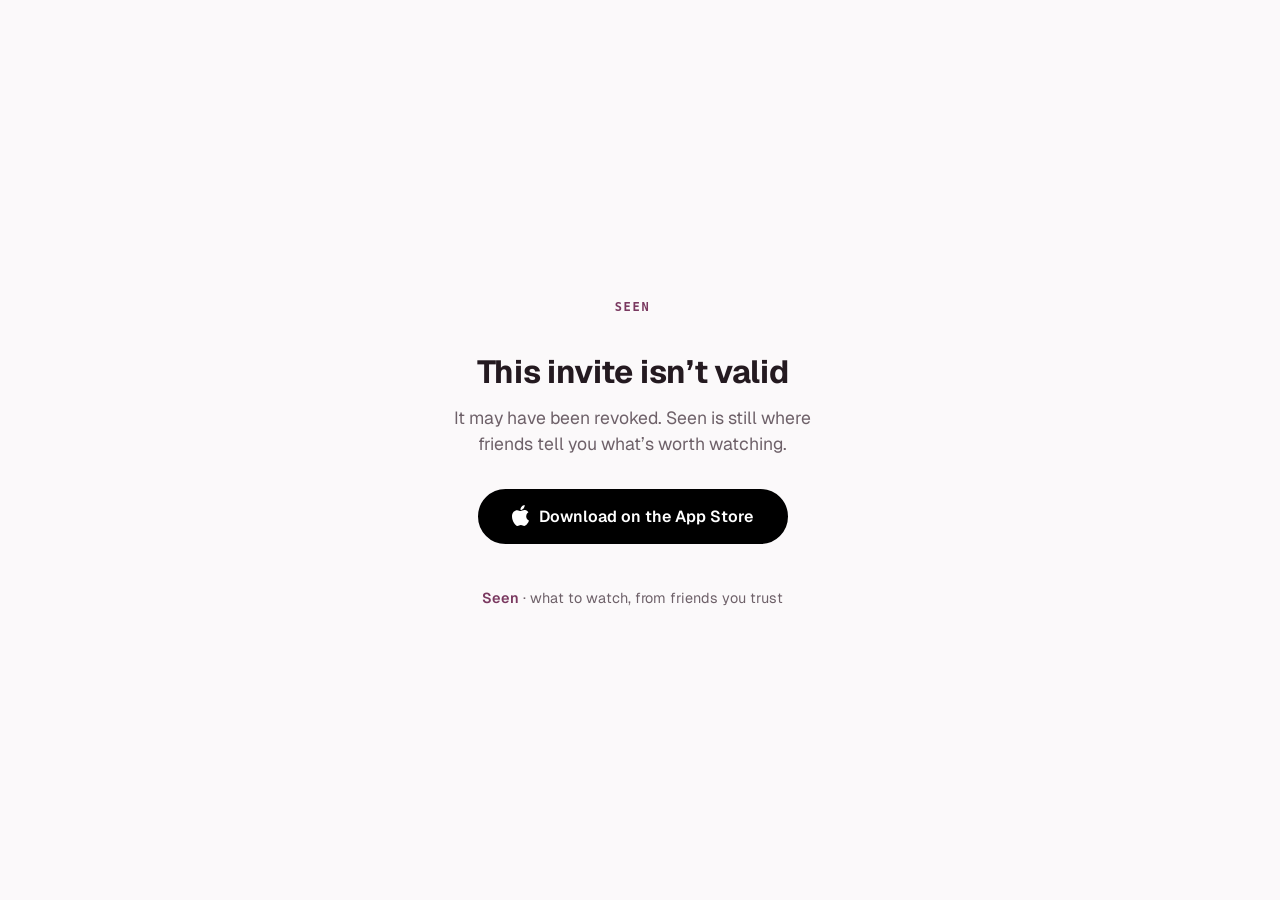
==== i/index.html @ de1d8d39 "copy: no em dashes in outgoing copy — dot separators in titles, sentence breaks in prose Co-Authored" ====
<!DOCTYPE html>
<html lang="en">
<head>
  <meta charset="UTF-8" />
  <meta name="viewport" content="width=device-width, initial-scale=1" />
  <title>Seen · You're invited</title>
  <meta name="description" content="A friend invited you to Seen. Movie and TV recommendations from friends you trust, not an algorithm." />
  <!-- Deliberately not indexed: every /i/ URL is a personal invite. -->
  <meta name="robots" content="noindex" />

  <!-- Link sharing: the site's GENERIC card (same deferred per-token
       preview story as /r/ — GitHub Pages can't render per-invite meta). -->
  <meta property="og:title" content="Seen · You're invited" />
  <meta property="og:description" content="A friend invited you to Seen. What to watch, from friends you trust." />
  <meta property="og:type" content="website" />
  <meta property="og:image" content="https://seenrecs.com/assets/og-image.png" />
  <meta property="og:image:width" content="1200" />
  <meta property="og:image:height" content="630" />
  <meta name="twitter:card" content="summary_large_image" />
  <meta name="twitter:title" content="Seen · You're invited" />
  <meta name="twitter:description" content="A friend invited you to Seen. What to watch, from friends you trust." />
  <meta name="twitter:image" content="https://seenrecs.com/assets/og-image.png" />

  <link rel="icon" type="image/png" href="../assets/icon.png" />
  <link rel="icon" type="image/png" sizes="32x32" href="../assets/favicon-32.png" />
  <link rel="apple-touch-icon" sizes="180x180" href="../assets/apple-touch-icon.png" />

  <!-- Same lean critical path as /r/: shared stylesheet + fonts, and
       preconnects for the two hosts the page hits next (invite data, and
       the avatar which lives on the same Supabase host). -->
  <link rel="preconnect" href="https://fonts.googleapis.com" />
  <link rel="preconnect" href="https://fonts.gstatic.com" crossorigin />
  <link rel="preconnect" href="https://xhzrsdgrgimlrdnyzidr.supabase.co" />
  <link href="https://fonts.googleapis.com/css2?family=Geist:wght@400;500;600;700;800&display=swap" rel="stylesheet" />
  <link rel="stylesheet" href="../styles.css" />

  <style>
    /* Page-scoped layout on top of the shared tokens/buttons. Composed
       for a PERSON, not a movie: avatar leading, invitation line as the
       headline, the site pitch beneath. */
    .inv-page {
      min-height: 100svh;
      display: flex;
      flex-direction: column;
      align-items: center;
      justify-content: center;
      padding: 48px 24px 40px;
      text-align: center;
    }

    .inv-avatar,
    .inv-avatar-fallback {
      width: 112px;
      height: 112px;
      border-radius: 50%;
      box-shadow: 0 14px 32px rgba(36, 26, 32, 0.2);
    }
    .inv-avatar { object-fit: cover; background: var(--wash-deep); }
    /* Initial-circle fallback when the inviter has no avatar: plum fill,
       white initial — the app's avatar-fallback register. */
    .inv-avatar-fallback {
      display: flex;
      align-items: center;
      justify-content: center;
      background: var(--plum);
      color: #fff;
      font-size: 3rem;
      font-weight: 700;
    }
    .inv-avatar--skeleton {
      background: var(--wash-deep);
      box-shadow: none;
      animation: inv-pulse 1.4s ease-in-out infinite;
    }
    @keyframes inv-pulse {
      0%, 100% { opacity: 1; }
      50% { opacity: 0.55; }
    }
    @media (prefers-reduced-motion: reduce) {
      .inv-avatar--skeleton { animation: none; }
    }

    .inv-title {
      margin-top: 26px;
      font-size: 2rem;
      font-weight: 700;
      letter-spacing: -0.01em;
      line-height: 1.15;
      max-width: 18ch;
    }

    .inv-pitch {
      margin-top: 14px;
      max-width: 34ch;
      font-size: 1.1rem;
      line-height: 1.5;
      color: var(--muted);
    }

    .inv-cta {
      margin-top: 32px;
      display: flex;
      flex-direction: column;
      align-items: center;
      gap: 14px;
    }

    .inv-footer {
      margin-top: 44px;
      font-size: 0.9rem;
      color: var(--muted);
    }
    .inv-footer a {
      color: var(--plum);
      font-weight: 600;
      text-decoration: none;
    }

    .inv-line-skeleton {
      display: inline-block;
      border-radius: 6px;
      background: var(--wash-deep);
      color: transparent;
      user-select: none;
    }

    [hidden] { display: none !important; }
  </style>
</head>
<body>
  <main class="inv-page">
    <!-- LOADING -->
    <section id="state-loading" aria-label="Loading invite">
      <div class="inv-page" style="min-height:auto;padding:0;">
        <div class="inv-avatar-fallback inv-avatar--skeleton" role="presentation"></div>
        <h1 class="inv-title"><span class="inv-line-skeleton">Someone invited you</span></h1>
        <p class="inv-pitch"><span class="inv-line-skeleton">What to watch, from friends you trust</span></p>
      </div>
    </section>

    <!-- HAPPY PATH (permanent multi-claim link — no claimed state) -->
    <section id="state-invite" hidden>
      <div class="inv-page" style="min-height:auto;padding:0;">
        <img class="inv-avatar" id="inv-avatar" alt="" hidden />
        <div class="inv-avatar-fallback" id="inv-avatar-fallback" hidden aria-hidden="true"></div>
        <h1 class="inv-title" id="inv-title"></h1>
        <p class="inv-pitch">
          What to watch next, from friends you actually trust. Not an
          algorithm.
        </p>
        <div class="inv-cta">
          <a class="btn btn--store" id="cta-ios" href="https://apps.apple.com/app/id6775920785">
            <svg class="btn-apple-logo" viewBox="0 0 814 1000" fill="currentColor" aria-hidden="true" focusable="false"><path d="M788.1 340.9c-5.8 4.5-108.2 62.2-108.2 190.5 0 148.4 130.3 200.9 134.2 202.2-.6 3.2-20.7 71.9-68.7 141.9-42.8 61.6-87.5 123.1-155.5 123.1s-85.5-39.5-164-39.5c-76.5 0-103.7 40.8-165.9 40.8s-105.6-57-155.5-127C46.7 790.7 0 663 0 541.8c0-194.4 126.4-297.5 250.8-297.5 66.1 0 121.2 43.4 162.7 43.4 39.5 0 101.1-46 176.3-46 28.5 0 130.9 2.6 198.3 99.2zm-234-181.5c31.1-36.9 53.1-88.1 53.1-139.3 0-7.1-.6-14.3-1.9-20.1-50.6 1.9-110.8 33.7-147.1 75.8-28.5 32.4-55.1 83.6-55.1 135.5 0 7.8 1.3 15.6 1.9 18.1 3.2.6 8.4 1.3 13.6 1.3 45.4 0 102.5-30.4 135.5-71.3z"/></svg>
            <span id="cta-ios-label">Join them on Seen</span>
          </a>
          <a class="btn btn--store" id="cta-android" href="../#android" hidden>
            <img class="btn-google-logo" src="../assets/google-g.png" alt="" width="19" height="19" />
            <span>Get notified on Android</span>
          </a>
        </div>
      </div>
    </section>

    <!-- NOT FOUND / REVOKED / INVALID -->
    <section id="state-notfound" hidden>
      <div class="inv-page" style="min-height:auto;padding:0;">
        <p class="eyebrow" style="color:var(--plum);font-weight:600;">Seen</p>
        <h1 class="inv-title">This invite isn&rsquo;t valid</h1>
        <p class="inv-pitch">
          It may have been revoked. Seen is still where friends tell you
          what&rsquo;s worth watching.
        </p>
        <div class="inv-cta">
          <a class="btn btn--store" id="nf-ios" href="https://apps.apple.com/app/id6775920785">
            <svg class="btn-apple-logo" viewBox="0 0 814 1000" fill="currentColor" aria-hidden="true" focusable="false"><path d="M788.1 340.9c-5.8 4.5-108.2 62.2-108.2 190.5 0 148.4 130.3 200.9 134.2 202.2-.6 3.2-20.7 71.9-68.7 141.9-42.8 61.6-87.5 123.1-155.5 123.1s-85.5-39.5-164-39.5c-76.5 0-103.7 40.8-165.9 40.8s-105.6-57-155.5-127C46.7 790.7 0 663 0 541.8c0-194.4 126.4-297.5 250.8-297.5 66.1 0 121.2 43.4 162.7 43.4 39.5 0 101.1-46 176.3-46 28.5 0 130.9 2.6 198.3 99.2zm-234-181.5c31.1-36.9 53.1-88.1 53.1-139.3 0-7.1-.6-14.3-1.9-20.1-50.6 1.9-110.8 33.7-147.1 75.8-28.5 32.4-55.1 83.6-55.1 135.5 0 7.8 1.3 15.6 1.9 18.1 3.2.6 8.4 1.3 13.6 1.3 45.4 0 102.5-30.4 135.5-71.3z"/></svg>
            <span>Download on the App&nbsp;Store</span>
          </a>
          <a class="btn btn--store" id="nf-android" href="../#android" hidden>
            <img class="btn-google-logo" src="../assets/google-g.png" alt="" width="19" height="19" />
            <span>Get notified on Android</span>
          </a>
        </div>
      </div>
    </section>

    <p class="inv-footer">
      <a href="../">Seen</a> · what to watch, from friends you trust
    </p>
  </main>

  <script>
    (function () {
      var FN_URL =
        "https://xhzrsdgrgimlrdnyzidr.supabase.co/functions/v1/get-invite";
      var isAndroid = /android/i.test(navigator.userAgent);

      function show(id) {
        ["state-loading", "state-invite", "state-notfound"].forEach(
          function (s) {
            document.getElementById(s).hidden = s !== id;
          },
        );
      }

      if (isAndroid) {
        document.getElementById("cta-ios").hidden = true;
        document.getElementById("cta-android").hidden = false;
        document.getElementById("nf-ios").hidden = true;
        document.getElementById("nf-android").hidden = false;
      }

      var token = new URLSearchParams(location.search).get("t") || "";
      if (!/^[A-Za-z0-9_-]{16}$/.test(token)) {
        show("state-notfound");
        return;
      }

      fetch(FN_URL + "?token=" + encodeURIComponent(token))
        .then(function (res) {
          if (res.status === 404) throw new Error("not_found");
          if (!res.ok) throw new Error("failed");
          return res.json();
        })
        .then(function (inv) {
          var name = inv.senderName || "A friend";
          var first = name.split(/\s+/)[0];

          if (inv.avatarUrl) {
            var avatar = document.getElementById("inv-avatar");
            avatar.src = inv.avatarUrl;
            avatar.alt = first;
            avatar.hidden = false;
          } else {
            var fallback = document.getElementById("inv-avatar-fallback");
            fallback.textContent = first.charAt(0).toUpperCase() || "S";
            fallback.hidden = false;
          }

          document.getElementById("inv-title").textContent =
            first + " invited you to Seen";
          document.getElementById("cta-ios-label").textContent =
            "Join " + first + " on Seen";
          document.title = "Seen · " + first + " invited you";
          show("state-invite");
        })
        .catch(function () {
          show("state-notfound");
        });
    })();
  </script>
</body>
</html>
---- styles.css ----
/* ============================================================
   Seen — marketing site
   Plum system tokens from the site PRD (§5).
   ============================================================ */

:root {
  --plum:       #7A3960;  /* accent, brand */
  --plum-dark:  #5E2B4A;  /* hover */
  --wash:       #E4CADB;  /* soft plum panels */
  --wash-deep:  #EFE7EC;  /* icon background tone, section wash */
  --ink:        #241A20;  /* near-black warm text */
  --muted:      #6E6169;  /* secondary text */
  --paper:      #FBF9FA;  /* page background, warm white */
  --line:       #ECE3E8;  /* hairlines */

  --font-sans: "Geist", system-ui, -apple-system, sans-serif;
  --font-mono: "Geist Mono", ui-monospace, "SF Mono", monospace;
}

* {
  box-sizing: border-box;
  margin: 0;
  padding: 0;
}

html {
  scroll-behavior: smooth;
  /* Keep layout width identical whether or not the scrollbar is shown,
     so removing the intro's scroll lock doesn't reflow the page. */
  scrollbar-gutter: stable;
}

@media (prefers-reduced-motion: reduce) {
  html {
    scroll-behavior: auto;
  }
}

body {
  font-family: var(--font-sans);
  background: var(--paper);
  color: var(--ink);
  line-height: 1.5;
  -webkit-font-smoothing: antialiased;
}

.visually-hidden {
  position: absolute;
  width: 1px;
  height: 1px;
  overflow: hidden;
  clip: rect(0 0 0 0);
  white-space: nowrap;
}

/* ── Shared section chrome ─────────────────────────────────── */

.section {
  max-width: 960px;
  margin: 0 auto;
  padding: 72px 24px;
  text-align: center;
}

.eyebrow {
  font-family: var(--font-mono);
  font-size: 0.75rem;
  font-weight: 500;
  letter-spacing: 0.14em;
  text-transform: uppercase;
  color: var(--plum);
  margin-bottom: 12px;
}

.section h2 {
  font-size: clamp(1.6rem, 4vw, 2.2rem);
  font-weight: 700;
  letter-spacing: -0.02em;
  margin-bottom: 16px;
  text-wrap: balance;
}

/* Running copy: avoid a single orphaned word on the last line. */
.why-copy,
.android-copy,
.shot figcaption,
.footer-tmdb p {
  text-wrap: pretty;
}

/* ── Buttons: stadium pills ────────────────────────────────── */

.btn {
  display: inline-block;
  font-family: var(--font-sans);
  font-size: 1rem;
  font-weight: 600;
  line-height: 1;
  padding: 16px 28px;
  border-radius: 999px;
  border: 2px solid var(--plum);
  cursor: pointer;
  text-decoration: none;
  transition: background-color 0.15s ease, border-color 0.15s ease, color 0.15s ease;
}

.btn--primary {
  background: var(--plum);
  color: #fff;
}

.btn--primary:hover {
  background: var(--plum-dark);
  border-color: var(--plum-dark);
}

/* Hero download buttons: black like the app's store buttons, and a fixed
   equal width so the pair lines up. White on black is 21:1 contrast. */
.btn--store {
  display: inline-flex;
  align-items: center;
  justify-content: center;
  gap: 10px;
  width: 310px;
  background: #000;
  border-color: #000;
  color: #fff;
}

.btn--store {
  transition: background-color 0.15s ease, border-color 0.15s ease,
    transform 0.15s ease, box-shadow 0.15s ease;
}

/* Hover-capable devices only, so the lift can't stick after a tap. */
@media (hover: hover) {
  .btn--store:hover {
    background: #1d1d1f;
    border-color: #1d1d1f;
    transform: translateY(-2px);
    box-shadow: 0 10px 22px rgba(36, 26, 32, 0.28);
  }
}

.btn-apple-logo {
  width: 17px;
  height: 21px;
  flex: none;
  margin-top: -2px; /* optical centring of the Apple mark */
}

.btn-google-logo {
  width: 19px;
  height: 19px;
  flex: none;
}

.btn:focus-visible,
.signup-input:focus-visible,
a:focus-visible {
  outline: 3px solid var(--plum);
  outline-offset: 3px;
}

/* ── First-visit intro overlay ─────────────────────────────── */

/* Hidden unless the pre-paint head script adds .intro-pending to <html>.
   The overlay covers the site from the first frame; main.js populates
   .intro-stage and removes everything at handoff. */
.intro {
  display: none;
  position: fixed;
  inset: 0;
  z-index: 100;
  align-items: center;
  justify-content: center;
}

.intro-pending .intro {
  display: flex;
}

/* Lock page scroll while the overlay is up. */
.intro-pending {
  overflow: hidden;
}

/* Hide the hero's own lockup while the intro plays, so the backdrop
   fade doesn't show a second copy beneath the moving one. The class is
   removed at the exact moment the intro clone has landed on it. */
.intro-pending .hero .lockup-svg {
  visibility: hidden;
}

.intro-bg {
  position: absolute;
  inset: 0;
  background: var(--paper);
}

.intro-stage {
  position: relative;
  width: min(78vw, 720px);
}

/* Full screen gives the cards more room: bigger type, and they sit
   fully beside the lockup on the side the eyes glance to. */
.intro-stage .gaze-label {
  font-size: 1rem;
}

.intro-stage .gaze-label--left {
  left: auto;
  right: 100%;
  margin-right: 28px;
  top: -16%;
}

.intro-stage .gaze-label--right {
  right: auto;
  left: 100%;
  margin-left: 28px;
  top: 0;
}

.intro-stage .gaze-label--low {
  left: auto;
  right: 100%;
  margin-right: 28px;
  top: 30%;
}

/* Narrow screens: no room beside the lockup, so the cards sit above
   (left glances) and below (right glance) it instead, a size down so
   they clear the Skip control. */
@media (max-width: 600px) {
  .intro-stage .gaze-label {
    font-size: 0.85rem;
  }

  .intro-stage .gaze-label--left {
    right: auto;
    left: -4%;
    margin-right: 0;
    top: auto;
    bottom: 115%;
  }

  .intro-stage .gaze-label--right {
    left: auto;
    right: -4%;
    margin-left: 0;
    top: 115%;
  }

  .intro-stage .gaze-label--low {
    right: auto;
    left: 4%;
    margin-right: 0;
    top: 120%;
  }
}

.intro-skip {
  position: absolute;
  bottom: 28px;
  left: 50%;
  transform: translateX(-50%);
  background: none;
  border: none;
  padding: 8px 18px;
  border-radius: 999px;
  font-family: var(--font-sans);
  font-size: 0.9rem;
  color: var(--muted);
  cursor: pointer;
}

.intro-skip:hover {
  color: var(--ink);
  text-decoration: underline;
}

.intro-skip:focus-visible {
  outline: 3px solid var(--plum);
  outline-offset: 2px;
}

/* No Skip control on narrow/touch widths; the intro just plays. */
@media (max-width: 600px) {
  .intro-skip {
    display: none;
  }
}

/* ── Hero ──────────────────────────────────────────────────── */

.hero {
  padding: 48px 24px 64px;
  text-align: center;
}

.lockup-wrap {
  max-width: 720px;
  margin: 0 auto;
}

.lockup {
  position: relative;
  max-width: 520px;
  margin: 0 auto;
  padding: 40px 0 8px;
}

.lockup-svg {
  display: block;
  width: 100%;
  height: auto;
}

/* Default (no JS / reduced motion) = resting state: assembled lockup,
   eyes centred, labels hidden. JS only adds motion on top. */
.word-part,
.eye {
  transform-box: fill-box;
  transform-origin: center;
}

/* Smooths the hover eye-follow (main.js sets inline transforms). The
   dart animations are WAAPI and override base styles, so this
   transition never affects them. */
.iris {
  transition: transform 0.25s ease;
}

/* Mini rec card: friend line as a header, big poster underneath. The
   card sizes itself to the name-and-title line; the poster fills that
   width at its natural 2:3 ratio. */
.gaze-label {
  position: absolute;
  display: flex;
  flex-direction: column;
  gap: 8px;
  width: max-content;
  padding: 8px;
  background: #fff;
  border: 1px solid var(--line);
  border-radius: 14px;
  box-shadow: 0 10px 24px rgba(36, 26, 32, 0.1);
  font-size: 0.85rem;
  font-weight: 500;
  white-space: nowrap;
  opacity: 0;
  pointer-events: none;
}

.label-header {
  display: flex;
  align-items: center;
  gap: 8px;
  padding-right: 6px;
}

.label-poster {
  /* width: 0 keeps the image's intrinsic 315px out of the card's
     max-content sizing; min-width stretches it back to the card width
     set by the header line. */
  width: 0;
  min-width: 100%;
  height: auto;
  aspect-ratio: 2 / 3;
  object-fit: cover;
  border-radius: 8px;
}

.label-avatar {
  width: 24px;
  height: 24px;
  border-radius: 50%;
  object-fit: cover;
  flex: none;
}

/* Card positions in the in-page hero. Small screens first: the cards
   must never cover the word, and at page top there is only ~88px above
   the lockup (not enough for a card), so they all sit BELOW the word —
   left glances hug the left edge, the right glance the right edge.
   From 900px up they sit fully beside the word instead. */
.gaze-label--left {
  left: 0;
  top: 105%;
}

.gaze-label--right {
  right: 0;
  top: 105%;
}

.gaze-label--low {
  left: 8%;
  top: 112%;
}

@media (max-width: 899px) {
  /* One type size down so the below-the-word cards stay compact. */
  .hero .gaze-label {
    font-size: 0.75rem;
  }
}

@media (min-width: 900px) {
  .gaze-label--left {
    left: auto;
    right: 100%;
    margin-right: 16px;
    top: -25%;
  }

  .gaze-label--right {
    right: auto;
    left: 100%;
    margin-left: 16px;
    top: -25%;
  }

  .gaze-label--low {
    left: auto;
    right: 100%;
    margin-right: 16px;
    top: 15%;
  }
}

.strapline {
  font-size: clamp(1.35rem, 3.4vw, 1.75rem);
  font-weight: 600;
  letter-spacing: -0.015em;
  line-height: 1.3;
  color: var(--ink);
  margin: 24px auto 32px;
  max-width: 30em;
  text-wrap: balance;
}

.cta-row {
  display: flex;
  flex-wrap: wrap;
  justify-content: center;
  gap: 14px;
}

/* ── Scroll reveal ─────────────────────────────────────────── */

/* One restrained rule reused across the page: rise 12px, fade in, once.
   main.js adds .reveal (then .is-visible on intersection), so without JS
   or with reduced motion nothing is hidden and nothing moves. */
.reveal {
  opacity: 0;
  transform: translateY(12px);
  transition: opacity 0.5s ease-out, transform 0.5s ease-out;
  transition-delay: var(--reveal-delay, 0ms);
}

.reveal.is-visible {
  opacity: 1;
  transform: none;
}

/* ── Screenshots ───────────────────────────────────────────── */

.shots-grid {
  display: grid;
  grid-template-columns: repeat(auto-fit, minmax(150px, 1fr));
  gap: 20px;
  margin-top: 36px;
}

.shot-img {
  display: block;
  width: 100%;
  height: auto;
  /* The exports have transparent rounded corners, so drop-shadow follows
     the shape; box-shadow would draw a rectangle behind the corners. */
  filter: drop-shadow(0 18px 30px rgba(36, 26, 32, 0.16));
}

.shot figcaption {
  margin-top: 10px;
  font-size: 0.85rem;
  color: var(--muted);
}

/* ── Why / how it works ────────────────────────────────────── */

.section--why {
  max-width: none;
  background: var(--wash-deep);
}

/* Centered statement blocks; larger than body text so the section
   carries weight without the old three-step grid. */
.why-copy {
  max-width: 30em;
  margin: 0 auto;
  font-size: clamp(1.15rem, 2.4vw, 1.4rem);
  line-height: 1.55;
  color: var(--ink);
}

.why-copy strong {
  font-weight: 700;
}

.why-copy--support {
  margin-top: 28px;
  font-size: clamp(1rem, 2vw, 1.15rem);
  color: var(--muted);
}

/* ── Android signup ────────────────────────────────────────── */

.android-copy {
  color: var(--muted);
  margin-bottom: 24px;
}

.signup-form {
  max-width: 440px;
  margin: 0 auto;
}

.signup-row {
  display: flex;
  flex-wrap: wrap;
  justify-content: center;
  gap: 12px;
}

.signup-input {
  flex: 1 1 220px;
  font-family: var(--font-sans);
  font-size: 1rem;
  padding: 14px 20px;
  border: 2px solid var(--line);
  border-radius: 999px;
  background: #fff;
  color: var(--ink);
}

.signup-input:focus {
  border-color: var(--plum);
  outline: none;
}

/* Honeypot: visually gone but still in the DOM for bots to find. */
.hp-field {
  position: absolute;
  left: -9999px;
  width: 1px;
  height: 1px;
  overflow: hidden;
}

.signup-status {
  margin-top: 16px;
  font-size: 0.95rem;
  min-height: 1.5em;
}

.signup-status.is-error {
  color: #A03232;
}

/* ── Footer ────────────────────────────────────────────────── */

.footer {
  border-top: 1px solid var(--line);
  padding: 40px 24px 48px;
}

.footer-inner {
  max-width: 960px;
  margin: 0 auto;
  display: flex;
  flex-direction: column;
  align-items: center;
  gap: 20px;
  text-align: center;
  font-size: 0.88rem;
  color: var(--muted);
}

/* App icon sits centered above the copyright line. The column gap on
   .footer-inner provides the space beneath it. */
.footer-icon {
  width: 44px;
  height: 44px;
  border-radius: 10px;
}

.footer-links {
  display: flex;
  flex-wrap: wrap;
  justify-content: center;
  gap: 20px;
}

.footer-links a {
  color: var(--plum);
  text-decoration: none;
}

.footer-links a:hover {
  text-decoration: underline;
}

.footer-tmdb {
  display: flex;
  flex-direction: column;
  align-items: center;
  gap: 10px;
  max-width: 34em;
}

.tmdb-logo {
  height: 15px;
  width: auto;
}

/* ── Small screens ─────────────────────────────────────────── */

@media (max-width: 480px) {
  .section {
    padding: 56px 20px;
  }

  .cta-row .btn {
    width: 100%;
    text-align: center;
  }

  /* Smaller cards so they do not overflow narrow screens. */
  .gaze-label {
    font-size: 0.75rem;
    gap: 6px;
    padding: 6px;
    border-radius: 12px;
  }

  .label-header {
    gap: 6px;
  }

  .label-avatar {
    width: 20px;
    height: 20px;
  }
}
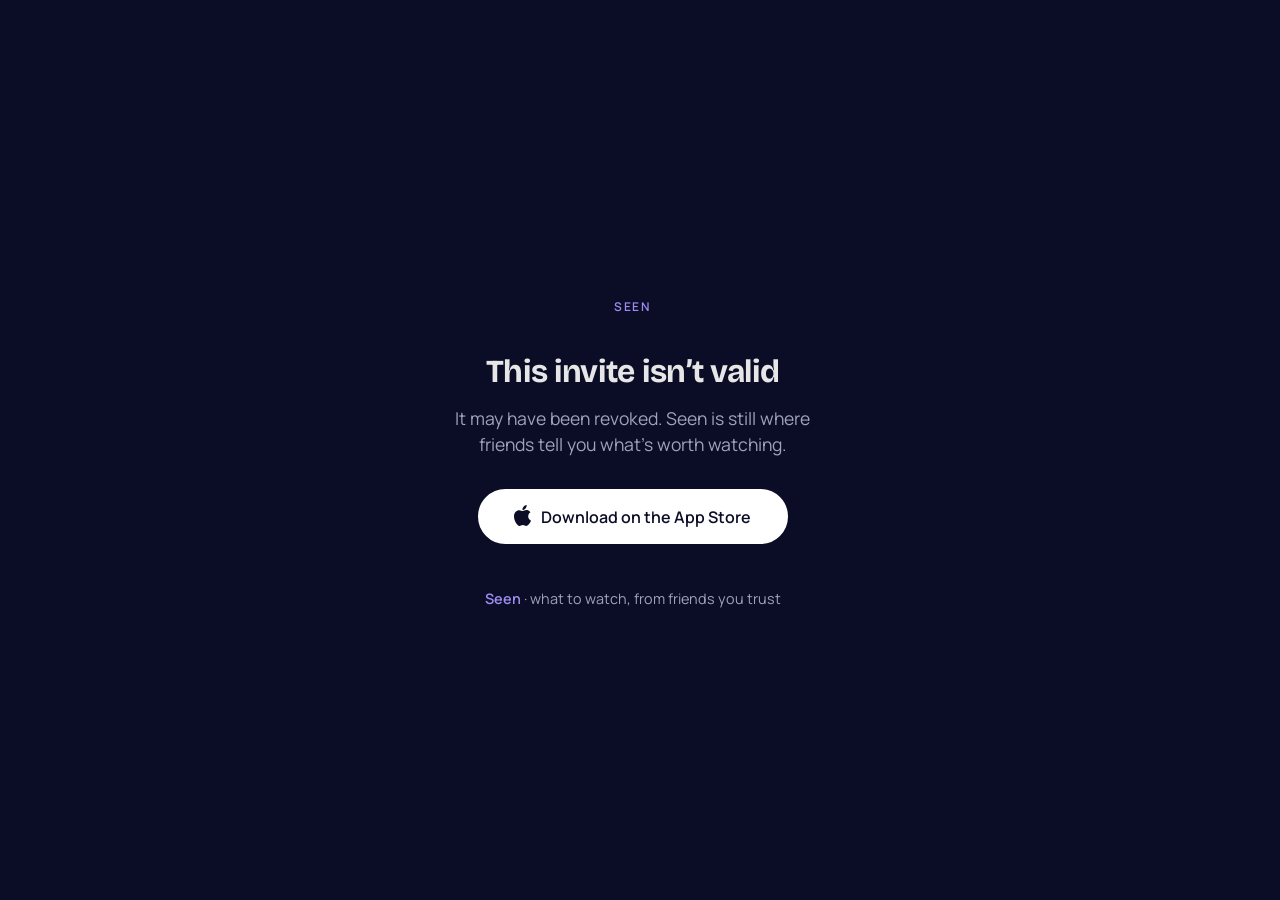
==== commit 69e9c122: "Redesign: navy palette, Bricolage and Manrope, new screenshots" ====
--- a/i/index.html
+++ b/i/index.html
@@ -3,6 +3,7 @@
 <head>
   <meta charset="UTF-8" />
   <meta name="viewport" content="width=device-width, initial-scale=1" />
+  <meta name="theme-color" content="#0B0D26" />
   <title>Seen · You're invited</title>
   <meta name="description" content="A friend invited you to Seen. Movie and TV recommendations from friends you trust, not an algorithm." />
   <!-- Deliberately not indexed: every /i/ URL is a personal invite. -->
@@ -31,7 +32,7 @@
   <link rel="preconnect" href="https://fonts.googleapis.com" />
   <link rel="preconnect" href="https://fonts.gstatic.com" crossorigin />
   <link rel="preconnect" href="https://xhzrsdgrgimlrdnyzidr.supabase.co" />
-  <link href="https://fonts.googleapis.com/css2?family=Geist:wght@400;500;600;700;800&display=swap" rel="stylesheet" />
+  <link href="https://fonts.googleapis.com/css2?family=Bricolage+Grotesque:opsz,wght@12..96,700&family=Manrope:wght@300..700&display=swap" rel="stylesheet" />
   <link rel="stylesheet" href="../styles.css" />
 
   <style>
@@ -53,22 +54,25 @@
       width: 112px;
       height: 112px;
       border-radius: 50%;
-      box-shadow: 0 14px 32px rgba(36, 26, 32, 0.2);
-    }
-    .inv-avatar { object-fit: cover; background: var(--wash-deep); }
-    /* Initial-circle fallback when the inviter has no avatar: plum fill,
-       white initial — the app's avatar-fallback register. */
+      box-shadow: 0 14px 32px rgba(0, 0, 0, 0.5);
+    }
+    .inv-avatar { object-fit: cover; background: var(--surface); }
+    /* Initial-circle fallback when the inviter has no avatar: accent fill
+       with GROUND ink, not white — white on the lavender is only 2.80:1.
+       Mirrors the app's avatar-fallback register. */
     .inv-avatar-fallback {
       display: flex;
       align-items: center;
       justify-content: center;
-      background: var(--plum);
-      color: #fff;
+      background: var(--accent);
+      color: var(--on-accent);
+      font-family: var(--font-display);
       font-size: 3rem;
       font-weight: 700;
     }
     .inv-avatar--skeleton {
-      background: var(--wash-deep);
+      background: var(--surface-alt);
+      color: transparent;
       box-shadow: none;
       animation: inv-pulse 1.4s ease-in-out infinite;
     }
@@ -82,6 +86,7 @@
 
     .inv-title {
       margin-top: 26px;
+      font-family: var(--font-display);
       font-size: 2rem;
       font-weight: 700;
       letter-spacing: -0.01em;
@@ -111,7 +116,7 @@
       color: var(--muted);
     }
     .inv-footer a {
-      color: var(--plum);
+      color: var(--accent);
       font-weight: 600;
       text-decoration: none;
     }
@@ -119,7 +124,7 @@
     .inv-line-skeleton {
       display: inline-block;
       border-radius: 6px;
-      background: var(--wash-deep);
+      background: var(--surface-alt);
       color: transparent;
       user-select: none;
     }
@@ -153,9 +158,9 @@
             <svg class="btn-apple-logo" viewBox="0 0 814 1000" fill="currentColor" aria-hidden="true" focusable="false"><path d="M788.1 340.9c-5.8 4.5-108.2 62.2-108.2 190.5 0 148.4 130.3 200.9 134.2 202.2-.6 3.2-20.7 71.9-68.7 141.9-42.8 61.6-87.5 123.1-155.5 123.1s-85.5-39.5-164-39.5c-76.5 0-103.7 40.8-165.9 40.8s-105.6-57-155.5-127C46.7 790.7 0 663 0 541.8c0-194.4 126.4-297.5 250.8-297.5 66.1 0 121.2 43.4 162.7 43.4 39.5 0 101.1-46 176.3-46 28.5 0 130.9 2.6 198.3 99.2zm-234-181.5c31.1-36.9 53.1-88.1 53.1-139.3 0-7.1-.6-14.3-1.9-20.1-50.6 1.9-110.8 33.7-147.1 75.8-28.5 32.4-55.1 83.6-55.1 135.5 0 7.8 1.3 15.6 1.9 18.1 3.2.6 8.4 1.3 13.6 1.3 45.4 0 102.5-30.4 135.5-71.3z"/></svg>
             <span id="cta-ios-label">Join them on Seen</span>
           </a>
-          <a class="btn btn--store" id="cta-android" href="../#android" hidden>
+          <a class="btn btn--store" id="cta-android" href="https://play.google.com/store/apps/details?id=com.paultaylor.seen" hidden>
             <img class="btn-google-logo" src="../assets/google-g.png" alt="" width="19" height="19" />
-            <span>Get notified on Android</span>
+            <span>Get it on Google Play</span>
           </a>
         </div>
       </div>
@@ -164,7 +169,7 @@
     <!-- NOT FOUND / REVOKED / INVALID -->
     <section id="state-notfound" hidden>
       <div class="inv-page" style="min-height:auto;padding:0;">
-        <p class="eyebrow" style="color:var(--plum);font-weight:600;">Seen</p>
+        <p class="eyebrow">Seen</p>
         <h1 class="inv-title">This invite isn&rsquo;t valid</h1>
         <p class="inv-pitch">
           It may have been revoked. Seen is still where friends tell you
@@ -175,9 +180,9 @@
             <svg class="btn-apple-logo" viewBox="0 0 814 1000" fill="currentColor" aria-hidden="true" focusable="false"><path d="M788.1 340.9c-5.8 4.5-108.2 62.2-108.2 190.5 0 148.4 130.3 200.9 134.2 202.2-.6 3.2-20.7 71.9-68.7 141.9-42.8 61.6-87.5 123.1-155.5 123.1s-85.5-39.5-164-39.5c-76.5 0-103.7 40.8-165.9 40.8s-105.6-57-155.5-127C46.7 790.7 0 663 0 541.8c0-194.4 126.4-297.5 250.8-297.5 66.1 0 121.2 43.4 162.7 43.4 39.5 0 101.1-46 176.3-46 28.5 0 130.9 2.6 198.3 99.2zm-234-181.5c31.1-36.9 53.1-88.1 53.1-139.3 0-7.1-.6-14.3-1.9-20.1-50.6 1.9-110.8 33.7-147.1 75.8-28.5 32.4-55.1 83.6-55.1 135.5 0 7.8 1.3 15.6 1.9 18.1 3.2.6 8.4 1.3 13.6 1.3 45.4 0 102.5-30.4 135.5-71.3z"/></svg>
             <span>Download on the App&nbsp;Store</span>
           </a>
-          <a class="btn btn--store" id="nf-android" href="../#android" hidden>
+          <a class="btn btn--store" id="nf-android" href="https://play.google.com/store/apps/details?id=com.paultaylor.seen" hidden>
             <img class="btn-google-logo" src="../assets/google-g.png" alt="" width="19" height="19" />
-            <span>Get notified on Android</span>
+            <span>Get it on Google Play</span>
           </a>
         </div>
       </div>
--- a/styles.css
+++ b/styles.css
@@ -1,20 +1,36 @@
 /* ============================================================
    Seen — marketing site
-   Plum system tokens from the site PRD (§5).
+   V2 navy system. Values are lifted verbatim from the app's
+   paletteV2 (seen/src/theme/theme.ts) so the two surfaces stay
+   one brand — do not tune these here in isolation. Contrast on
+   ground: text 15.3:1, muted 7.64:1, accent 6.82:1.
    ============================================================ */
 
 :root {
-  --plum:       #7A3960;  /* accent, brand */
-  --plum-dark:  #5E2B4A;  /* hover */
-  --wash:       #E4CADB;  /* soft plum panels */
-  --wash-deep:  #EFE7EC;  /* icon background tone, section wash */
-  --ink:        #241A20;  /* near-black warm text */
-  --muted:      #6E6169;  /* secondary text */
-  --paper:      #FBF9FA;  /* page background, warm white */
-  --line:       #ECE3E8;  /* hairlines */
-
-  --font-sans: "Geist", system-ui, -apple-system, sans-serif;
-  --font-mono: "Geist Mono", ui-monospace, "SF Mono", monospace;
+  color-scheme: dark;
+
+  --ground:      #0B0D26;  /* page canvas — the darkest navy */
+  --surface:     #151838;  /* cards, section bands, skeletons */
+  --surface-alt: #162954;  /* emphasis fills */
+  --accent:      #9D8DF0;  /* brand lavender */
+  --accent-hover:#8878DC;  /* accent stepped down */
+  --text:        #E6E6E6;  /* near-white */
+  --muted:       #9FA3B8;  /* secondary text */
+  /* The app's third text tier (textFaint #6B6F85) is deliberately NOT
+     carried over: the site has no consumer for it, and at 3.85:1 on
+     ground it would fail AA at the sizes here anyway. */
+  /* Dark ink FOR USE ON light/accent fills. White on accent is only
+     2.80:1 — never put white on the lavender. */
+  --on-accent:   #0B0D26;
+  --line:        rgba(230, 230, 230, 0.12);  /* hairlines */
+
+  /* The wordmark's eyes. Only the letterforms carry the brand colour;
+     the pupils are ground-dark ink. Sending all six fills to accent
+     turns the eyes purple — the app hit exactly this (animated-logo.tsx). */
+  --pupil:       #0B0D26;
+
+  --font-display: "Bricolage Grotesque", system-ui, -apple-system, sans-serif;
+  --font-body:    "Manrope", system-ui, -apple-system, sans-serif;
 }
 
 * {
@@ -37,9 +53,9 @@
 }
 
 body {
-  font-family: var(--font-sans);
-  background: var(--paper);
-  color: var(--ink);
+  font-family: var(--font-body);
+  background: var(--ground);
+  color: var(--text);
   line-height: 1.5;
   -webkit-font-smoothing: antialiased;
 }
@@ -62,17 +78,20 @@
   text-align: center;
 }
 
+/* The app's `overline` tier: body face, semibold, tracked uppercase.
+   Was Geist Mono — dropping mono also fixes /i/, which used this class
+   without ever loading the mono family. */
 .eyebrow {
-  font-family: var(--font-mono);
   font-size: 0.75rem;
-  font-weight: 500;
+  font-weight: 600;
   letter-spacing: 0.14em;
   text-transform: uppercase;
-  color: var(--plum);
+  color: var(--accent);
   margin-bottom: 12px;
 }
 
 .section h2 {
+  font-family: var(--font-display);
   font-size: clamp(1.6rem, 4vw, 2.2rem);
   font-weight: 700;
   letter-spacing: -0.02em;
@@ -82,7 +101,6 @@
 
 /* Running copy: avoid a single orphaned word on the last line. */
 .why-copy,
-.android-copy,
 .shot figcaption,
 .footer-tmdb p {
   text-wrap: pretty;
@@ -92,39 +110,43 @@
 
 .btn {
   display: inline-block;
-  font-family: var(--font-sans);
+  font-family: var(--font-body);
   font-size: 1rem;
   font-weight: 600;
   line-height: 1;
   padding: 16px 28px;
   border-radius: 999px;
-  border: 2px solid var(--plum);
+  border: 2px solid var(--accent);
   cursor: pointer;
   text-decoration: none;
   transition: background-color 0.15s ease, border-color 0.15s ease, color 0.15s ease;
 }
 
+/* Dark ink on the lavender, never white — see --on-accent. */
 .btn--primary {
-  background: var(--plum);
-  color: #fff;
+  background: var(--accent);
+  color: var(--on-accent);
 }
 
 .btn--primary:hover {
-  background: var(--plum-dark);
-  border-color: var(--plum-dark);
-}
-
-/* Hero download buttons: black like the app's store buttons, and a fixed
-   equal width so the pair lines up. White on black is 21:1 contrast. */
+  background: var(--accent-hover);
+  border-color: var(--accent-hover);
+}
+
+/* Hero download buttons: white pills, and a fixed equal width so the pair
+   lines up. The old black pills read as holes punched in the navy. White
+   is also the ground the full-colour Google G is drawn for, and it keeps
+   the lavender exclusive to the wordmark so the hero has one focal point.
+   Navy on white is 15.9:1. */
 .btn--store {
   display: inline-flex;
   align-items: center;
   justify-content: center;
   gap: 10px;
   width: 310px;
-  background: #000;
-  border-color: #000;
-  color: #fff;
+  background: #fff;
+  border-color: #fff;
+  color: var(--on-accent);
 }
 
 .btn--store {
@@ -135,10 +157,10 @@
 /* Hover-capable devices only, so the lift can't stick after a tap. */
 @media (hover: hover) {
   .btn--store:hover {
-    background: #1d1d1f;
-    border-color: #1d1d1f;
+    background: #E4E2F5;
+    border-color: #E4E2F5;
     transform: translateY(-2px);
-    box-shadow: 0 10px 22px rgba(36, 26, 32, 0.28);
+    box-shadow: 0 10px 22px rgba(0, 0, 0, 0.45);
   }
 }
 
@@ -156,9 +178,8 @@
 }
 
 .btn:focus-visible,
-.signup-input:focus-visible,
 a:focus-visible {
-  outline: 3px solid var(--plum);
+  outline: 3px solid var(--accent);
   outline-offset: 3px;
 }
 
@@ -192,10 +213,12 @@
   visibility: hidden;
 }
 
+/* Must be the page ground: this backdrop fades away to reveal the site,
+   so any other colour makes the first visit flash. */
 .intro-bg {
   position: absolute;
   inset: 0;
-  background: var(--paper);
+  background: var(--ground);
 }
 
 .intro-stage {
@@ -270,19 +293,19 @@
   border: none;
   padding: 8px 18px;
   border-radius: 999px;
-  font-family: var(--font-sans);
+  font-family: var(--font-body);
   font-size: 0.9rem;
   color: var(--muted);
   cursor: pointer;
 }
 
 .intro-skip:hover {
-  color: var(--ink);
+  color: var(--text);
   text-decoration: underline;
 }
 
 .intro-skip:focus-visible {
-  outline: 3px solid var(--plum);
+  outline: 3px solid var(--accent);
   outline-offset: 2px;
 }
 
@@ -343,10 +366,10 @@
   gap: 8px;
   width: max-content;
   padding: 8px;
-  background: #fff;
+  background: var(--surface);
   border: 1px solid var(--line);
   border-radius: 14px;
-  box-shadow: 0 10px 24px rgba(36, 26, 32, 0.1);
+  box-shadow: 0 10px 24px rgba(0, 0, 0, 0.5);
   font-size: 0.85rem;
   font-weight: 500;
   white-space: nowrap;
@@ -371,6 +394,9 @@
   aspect-ratio: 2 / 3;
   object-fit: cover;
   border-radius: 8px;
+  /* Dark poster art on a dark card otherwise dissolves at the edge —
+     the same hairline frame the app applies to every poster. */
+  border: 1px solid var(--line);
 }
 
 .label-avatar {
@@ -432,11 +458,12 @@
 }
 
 .strapline {
+  font-family: var(--font-display);
   font-size: clamp(1.35rem, 3.4vw, 1.75rem);
   font-weight: 600;
   letter-spacing: -0.015em;
   line-height: 1.3;
-  color: var(--ink);
+  color: var(--text);
   margin: 24px auto 32px;
   max-width: 30em;
   text-wrap: balance;
@@ -475,13 +502,15 @@
   margin-top: 36px;
 }
 
+/* The navy V2 exports sit on a navy page, so a dark drop-shadow does
+   nothing. A soft lavender-tinted glow separates the device from the
+   ground instead; drop-shadow (not box-shadow) still follows the
+   transparent rounded corners rather than boxing them. */
 .shot-img {
   display: block;
   width: 100%;
   height: auto;
-  /* The exports have transparent rounded corners, so drop-shadow follows
-     the shape; box-shadow would draw a rectangle behind the corners. */
-  filter: drop-shadow(0 18px 30px rgba(36, 26, 32, 0.16));
+  filter: drop-shadow(0 14px 34px rgba(157, 141, 240, 0.22));
 }
 
 .shot figcaption {
@@ -492,9 +521,13 @@
 
 /* ── Why / how it works ────────────────────────────────────── */
 
+/* The surface step above ground is deliberately subtle (1.11:1, matching
+   the app), which on a wide viewport is too quiet to read as a band on
+   its own — hairlines give it the edges the tonal step can't. */
 .section--why {
   max-width: none;
-  background: var(--wash-deep);
+  background: var(--surface);
+  border-block: 1px solid var(--line);
 }
 
 /* Centered statement blocks; larger than body text so the section
@@ -504,7 +537,7 @@
   margin: 0 auto;
   font-size: clamp(1.15rem, 2.4vw, 1.4rem);
   line-height: 1.55;
-  color: var(--ink);
+  color: var(--text);
 }
 
 .why-copy strong {
@@ -515,60 +548,6 @@
   margin-top: 28px;
   font-size: clamp(1rem, 2vw, 1.15rem);
   color: var(--muted);
-}
-
-/* ── Android signup ────────────────────────────────────────── */
-
-.android-copy {
-  color: var(--muted);
-  margin-bottom: 24px;
-}
-
-.signup-form {
-  max-width: 440px;
-  margin: 0 auto;
-}
-
-.signup-row {
-  display: flex;
-  flex-wrap: wrap;
-  justify-content: center;
-  gap: 12px;
-}
-
-.signup-input {
-  flex: 1 1 220px;
-  font-family: var(--font-sans);
-  font-size: 1rem;
-  padding: 14px 20px;
-  border: 2px solid var(--line);
-  border-radius: 999px;
-  background: #fff;
-  color: var(--ink);
-}
-
-.signup-input:focus {
-  border-color: var(--plum);
-  outline: none;
-}
-
-/* Honeypot: visually gone but still in the DOM for bots to find. */
-.hp-field {
-  position: absolute;
-  left: -9999px;
-  width: 1px;
-  height: 1px;
-  overflow: hidden;
-}
-
-.signup-status {
-  margin-top: 16px;
-  font-size: 0.95rem;
-  min-height: 1.5em;
-}
-
-.signup-status.is-error {
-  color: #A03232;
 }
 
 /* ── Footer ────────────────────────────────────────────────── */
@@ -606,7 +585,7 @@
 }
 
 .footer-links a {
-  color: var(--plum);
+  color: var(--accent);
   text-decoration: none;
 }
 
